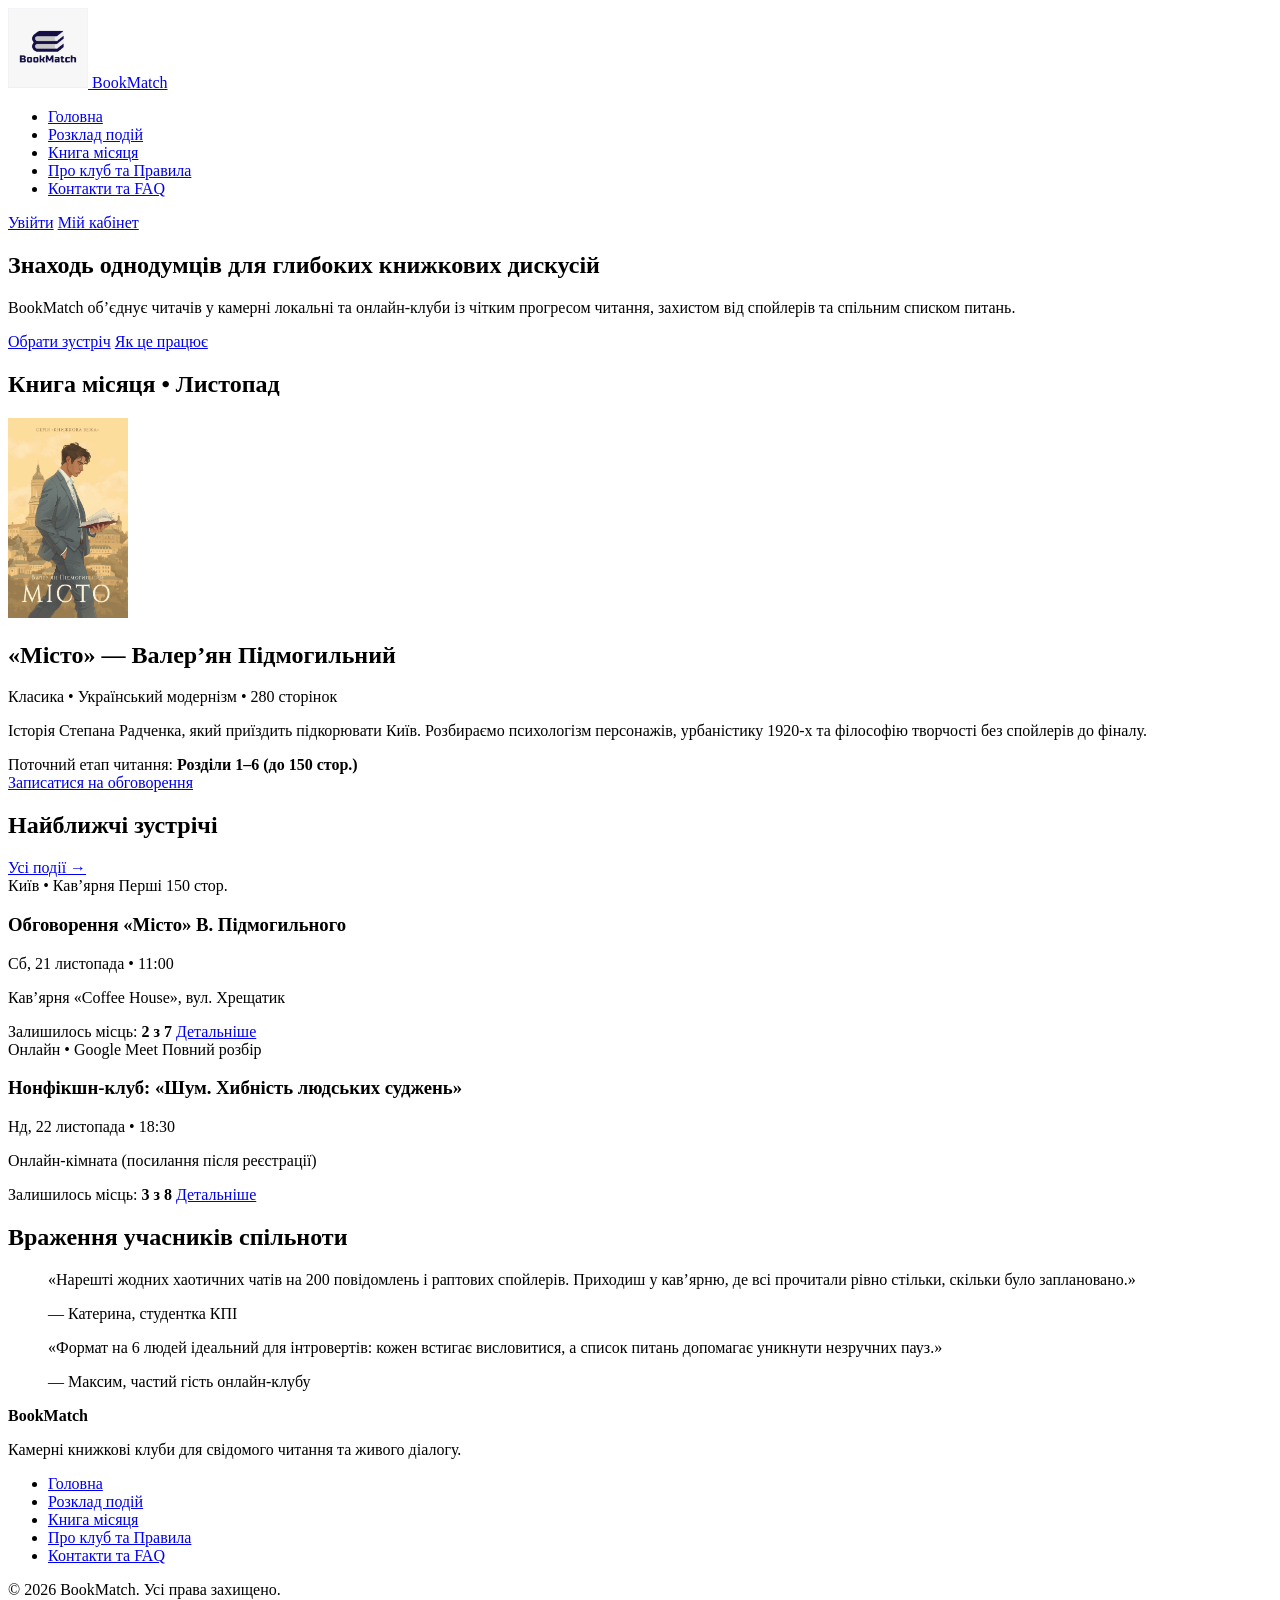
==== index.html @ 55c6db69 "Initial commit: add HTML structure, pages and README" ====
<!DOCTYPE html>
<html lang="uk">
<head>
  <meta charset="UTF-8">
  <meta name="viewport" content="width=device-width, initial-scale=1.0">
  <title>BookMatch — Платформа камерних книжкових клубів</title>
  <link rel="stylesheet" href="css/reset.css">
  <link rel="stylesheet" href="css/variables.css">
  <link rel="stylesheet" href="css/main.css">
  <link rel="stylesheet" href="css/components.css">
  <link rel="stylesheet" href="css/pages/home.css">
</head>
<body>

  <header class="site-header">
    <div class="container header-inner">
      <a href="index.html" class="logo">
        <img src="images/logo/logo.png" alt="BookMatch логотип" width="80" height="80">
        <span>BookMatch</span>
      </a>
      <nav class="main-nav" aria-label="Головна навігація">
        <ul class="nav-list">
          <li><a href="index.html" class="active">Головна</a></li>
          <li><a href="events.html">Розклад подій</a></li>
          <li><a href="event-details.html">Книга місяця</a></li>
          <li><a href="about.html">Про клуб та Правила</a></li>
          <li><a href="contacts.html">Контакти та FAQ</a></li>
        </ul>
      </nav>
      <div class="header-actions">
        <a href="auth.html" class="btn btn-outline">Увійти</a>
        <a href="profile.html" class="btn btn-primary">Мій кабінет</a>
      </div>
    </div>
  </header>

  <main>
    <!-- Hero-секція -->
    <section class="hero">
      <div class="container hero-content">
        <h1>Знаходь однодумців для глибоких книжкових дискусій</h1>
        <p>
          BookMatch об’єднує читачів у камерні локальні та онлайн-клуби 
          із чітким прогресом читання, захистом від спойлерів та спільним списком питань.
        </p>
        <div class="hero-buttons">
          <a href="events.html" class="btn btn-primary">Обрати зустріч</a>
          <a href="about.html" class="btn btn-secondary">Як це працює</a>
        </div>
      </div>
    </section>

    <!-- Блок: Книга місяця -->
    <section class="featured-book">
      <div class="container">
        <h2 class="section-tag">Книга місяця • Листопад</h2>
        <article class="featured-card">
          <img src="images/books/misto.jpg" alt="Обкладинка книги місяця" width="120" height="200">
          <div class="featured-info">
            <h2>«Місто» — Валер’ян Підмогильний</h2>
            <p class="book-meta">Класика • Український модернізм • 280 сторінок</p>
            <p>
              Історія Степана Радченка, який приїздить підкорювати Київ. Розбираємо психологізм 
              персонажів, урбаністику 1920-х та філософію творчості без спойлерів до фіналу.
            </p>
            <div class="reading-progress">
              <span>Поточний етап читання: <strong>Розділи 1–6 (до 150 стор.)</strong></span>
            </div>
            <a href="event-details.html" class="btn btn-primary">Записатися на обговорення</a>
          </div>
        </article>
      </div>
    </section>

    <!-- Блок: Найближчі зустрічі -->
    <section class="upcoming-events">
      <div class="container">
        <div class="section-header">
          <h2>Найближчі зустрічі</h2>
          <a href="events.html" class="link-arrow">Усі події →</a>
        </div>
        <div class="events-grid">
          <article class="event-card">
            <div class="event-badges">
              <span class="badge badge-offline">Київ • Кав’ярня</span>
              <span class="badge badge-spoiler">Перші 150 стор.</span>
            </div>
            <h3>Обговорення «Місто» В. Підмогильного</h3>
            <p class="event-date">Сб, 21 листопада • 11:00</p>
            <p class="event-location">Кав’ярня «Coffee House», вул. Хрещатик</p>
            <div class="event-footer">
              <span class="seats-left">Залишилось місць: <strong>2 з 7</strong></span>
              <a href="event-details.html" class="btn btn-small">Детальніше</a>
            </div>
          </article>

          <article class="event-card">
            <div class="event-badges">
              <span class="badge badge-online">Онлайн • Google Meet</span>
              <span class="badge badge-spoiler">Повний розбір</span>
            </div>
            <h3>Нонфікшн-клуб: «Шум. Хибність людських суджень»</h3>
            <p class="event-date">Нд, 22 листопада • 18:30</p>
            <p class="event-location">Онлайн-кімната (посилання після реєстрації)</p>
            <div class="event-footer">
              <span class="seats-left">Залишилось місць: <strong>3 з 8</strong></span>
              <a href="event-details.html" class="btn btn-small">Детальніше</a>
            </div>
          </article>
        </div>
      </div>
    </section>

    <!-- Блок: Відгуки спільноти -->
    <section class="testimonials">
      <div class="container">
        <h2>Враження учасників спільноти</h2>
        <div class="testimonials-grid">
          <blockquote class="testimonial-card">
            <p>«Нарешті жодних хаотичних чатів на 200 повідомлень і раптових спойлерів. Приходиш у кав’ярню, де всі прочитали рівно стільки, скільки було заплановано.»</p>
            <footer>— Катерина, студентка КПІ</footer>
          </blockquote>
          <blockquote class="testimonial-card">
            <p>«Формат на 6 людей ідеальний для інтровертів: кожен встигає висловитися, а список питань допомагає уникнути незручних пауз.»</p>
            <footer>— Максим, частий гість онлайн-клубу</footer>
          </blockquote>
        </div>
      </div>
    </section>
  </main>

  <footer class="site-footer">
    <div class="container footer-inner">
      <div class="footer-brand">
        <strong>BookMatch</strong>
        <p>Камерні книжкові клуби для свідомого читання та живого діалогу.</p>
      </div>
      <nav class="footer-nav" aria-label="Навігація у футері">
        <ul>
          <li><a href="index.html">Головна</a></li>
          <li><a href="events.html">Розклад подій</a></li>
          <li><a href="event-details.html">Книга місяця</a></li>
          <li><a href="about.html">Про клуб та Правила</a></li>
          <li><a href="contacts.html">Контакти та FAQ</a></li>
        </ul>
      </nav>
      <p class="copyright">&copy; 2026 BookMatch. Усі права захищено.</p>
    </div>
  </footer>

  <script src="js/app.js"></script>
</body>
</html>
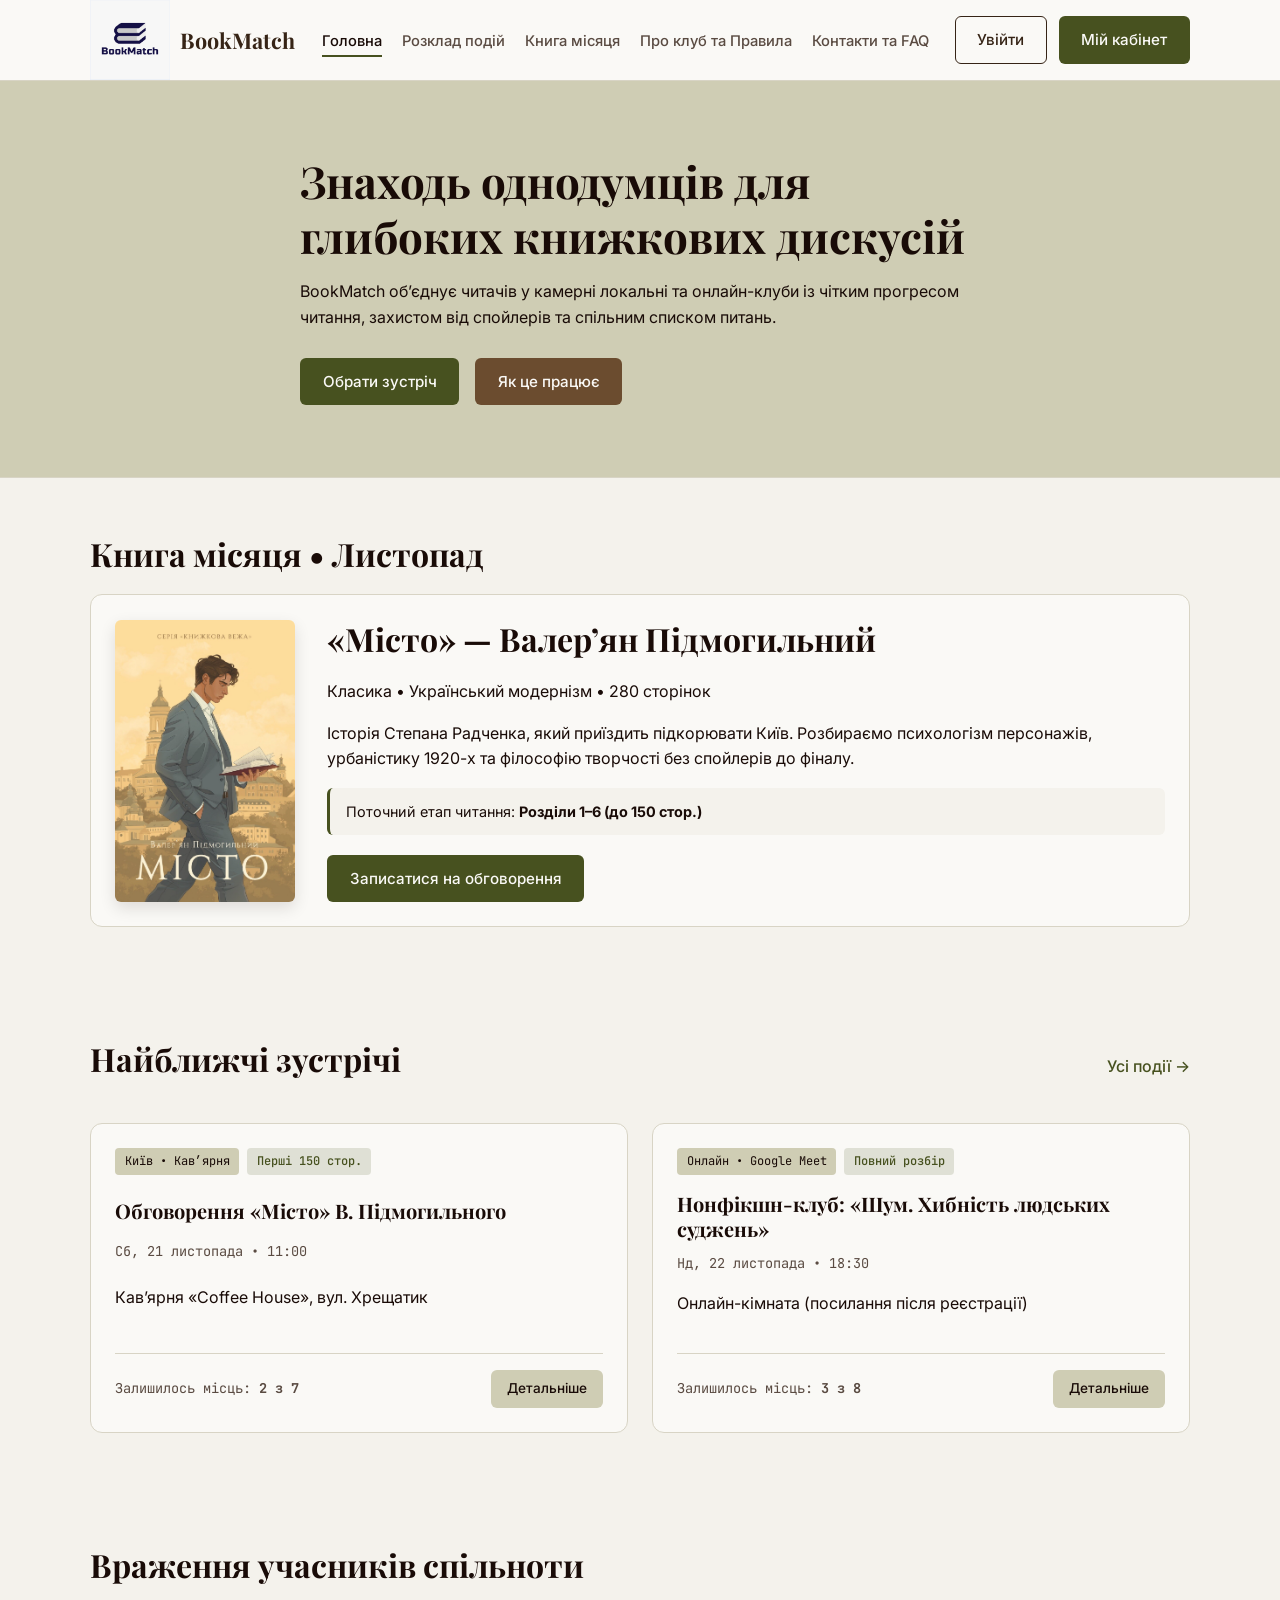
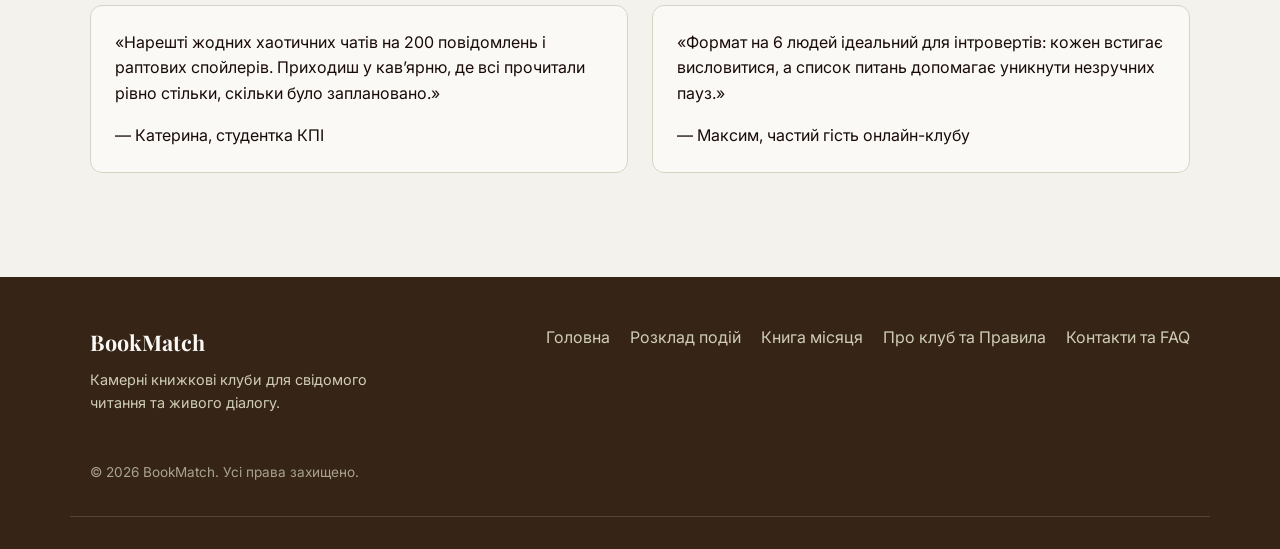
==== commit 979dcfea: "Complete Lab 3: add modular CSS, responsive layout, and update README" ====
--- a/index.html
+++ b/index.html
@@ -4,11 +4,7 @@
   <meta charset="UTF-8">
   <meta name="viewport" content="width=device-width, initial-scale=1.0">
   <title>BookMatch — Платформа камерних книжкових клубів</title>
-  <link rel="stylesheet" href="css/reset.css">
-  <link rel="stylesheet" href="css/variables.css">
-  <link rel="stylesheet" href="css/main.css">
-  <link rel="stylesheet" href="css/components.css">
-  <link rel="stylesheet" href="css/pages/home.css">
+  <link rel="stylesheet" href="css/style.css">
 </head>
 <body>
 
@@ -18,6 +14,12 @@
         <img src="images/logo/logo.png" alt="BookMatch логотип" width="80" height="80">
         <span>BookMatch</span>
       </a>
+      <input type="checkbox" id="burger-toggle" class="burger-toggle" aria-label="Відкрити меню">
+      <label for="burger-toggle" class="burger-btn" aria-hidden="true">
+        <span></span>
+        <span></span>
+        <span></span>
+      </label>
       <nav class="main-nav" aria-label="Головна навігація">
         <ul class="nav-list">
           <li><a href="index.html" class="active">Головна</a></li>
@@ -55,7 +57,7 @@
       <div class="container">
         <h2 class="section-tag">Книга місяця • Листопад</h2>
         <article class="featured-card">
-          <img src="images/books/misto.jpg" alt="Обкладинка книги місяця" width="120" height="200">
+          <img src="images/books/misto.jpg" alt="Обкладинка книги місяця" >
           <div class="featured-info">
             <h2>«Місто» — Валер’ян Підмогильний</h2>
             <p class="book-meta">Класика • Український модернізм • 280 сторінок</p>
--- a/css/style.css
+++ b/css/style.css
@@ -0,0 +1,9 @@
+/* Підключення шрифтів із Google Fonts відповідно до брендбуку */
+@import url('https://fonts.googleapis.com/css2?family=Inter:wght@400;500;600&family=JetBrains+Mono:wght@400;500&family=Playfair+Display:wght@600;700&display=swap');
+
+/* Модульне підключення стилів проєкту */
+@import url('reset.css');
+@import url('variables.css');
+@import url('base.css');
+@import url('layout.css');
+@import url('components.css');
